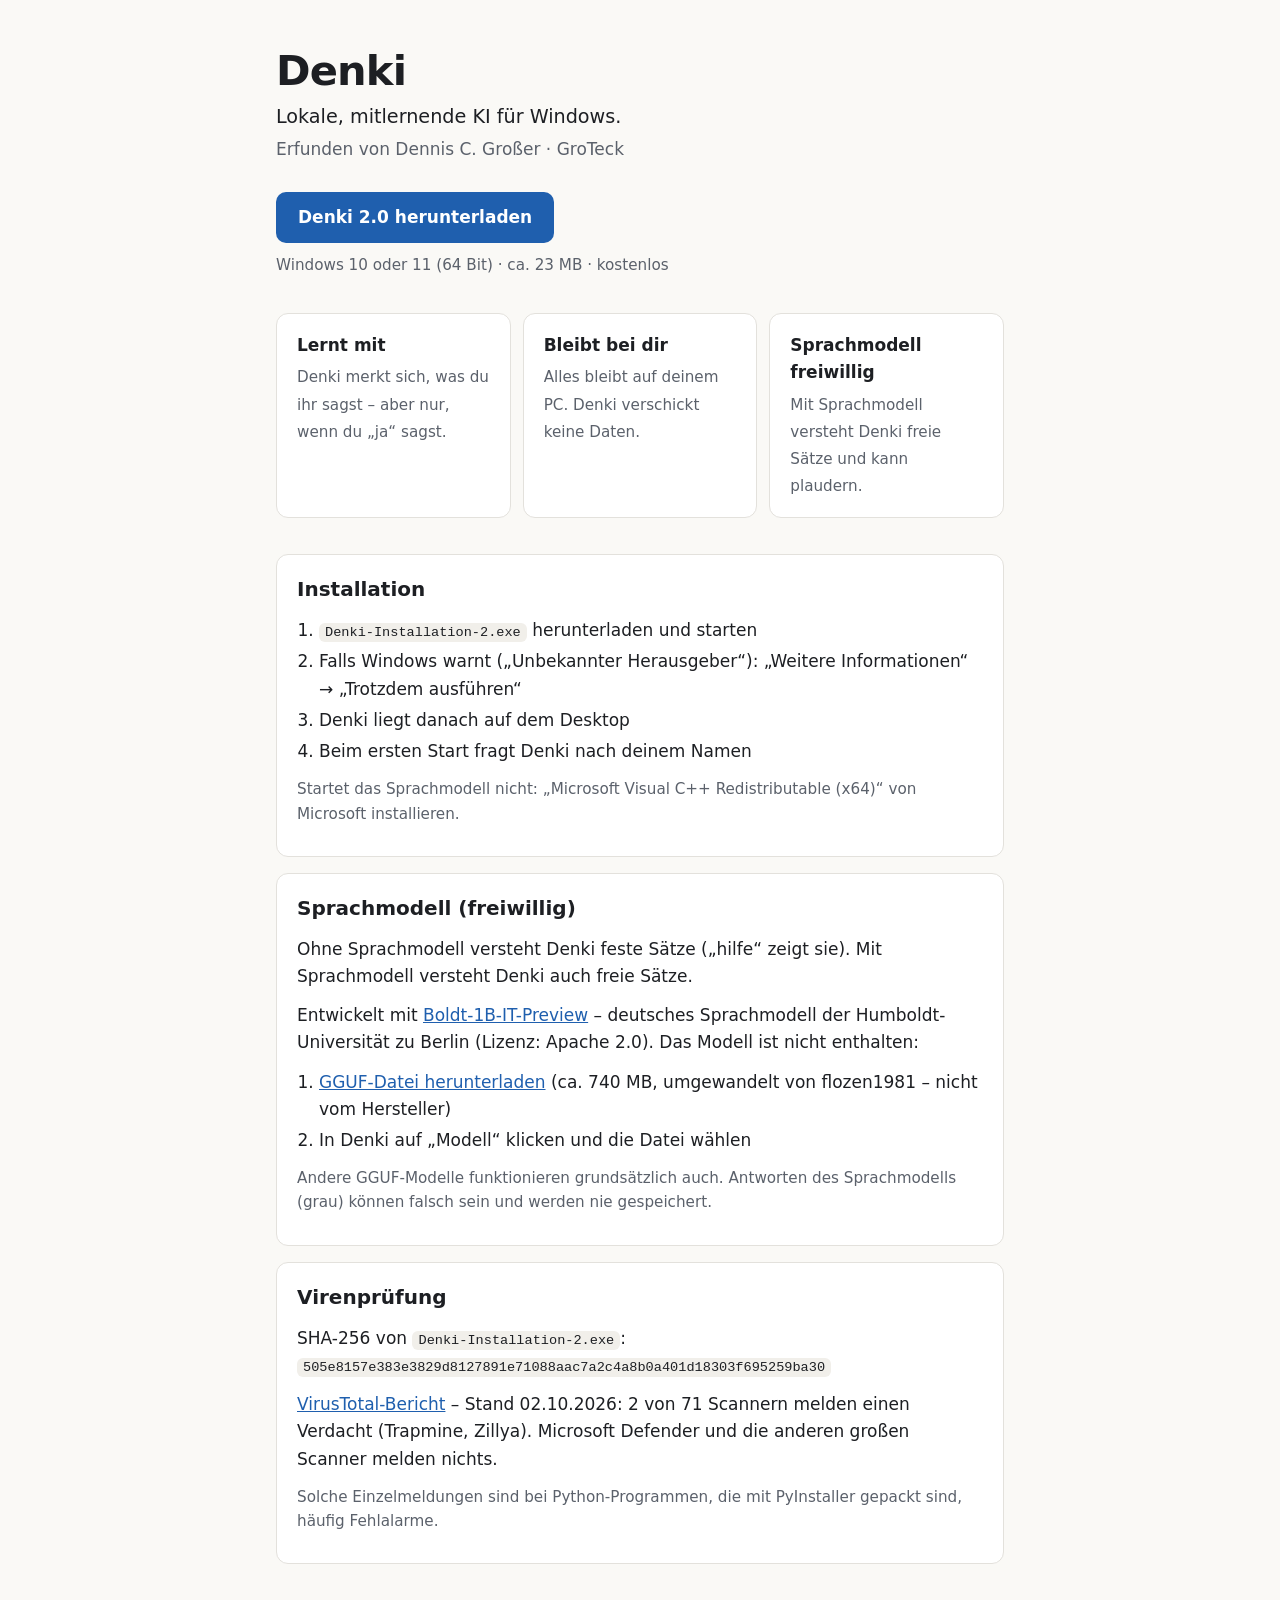
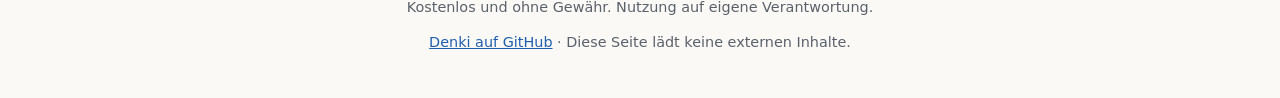
==== huggingface-space/index.html @ e2542fe8 "Projektseite für Hugging Face Space hinzufügen Statische Seite (index.html) mit Space-Konfiguration " ====
<!doctype html>
<html lang="de">
<head>
<meta charset="utf-8">
<meta name="viewport" content="width=device-width, initial-scale=1">
<title>Denki – lokale KI für Windows</title>
<meta name="description" content="Denki ist eine lokale, mitlernende KI für Windows. Sie merkt sich, was du ihr sagst – aber nur, wenn du „ja“ sagst. Alles bleibt auf deinem PC.">
<style>
  :root {
    --bg: #faf9f6;
    --surface: #ffffff;
    --text: #1d1f23;
    --muted: #5b616b;
    --border: #e3e1dc;
    --accent: #1f5fae;
    --accent-text: #ffffff;
    --code-bg: #f1efea;
  }
  @media (prefers-color-scheme: dark) {
    :root {
      --bg: #15171a;
      --surface: #1d2024;
      --text: #e9eaec;
      --muted: #a2a8b1;
      --border: #30343a;
      --accent: #7fb2ff;
      --accent-text: #0f1420;
      --code-bg: #262a30;
    }
  }
  * { box-sizing: border-box; }
  body {
    margin: 0;
    background: var(--bg);
    color: var(--text);
    font: 17px/1.6 system-ui, -apple-system, "Segoe UI", Roboto, sans-serif;
  }
  main { max-width: 760px; margin: 0 auto; padding: 48px 16px 32px; }
  h1 { font-size: 2.6rem; line-height: 1.1; margin: 0 0 8px; letter-spacing: -0.02em; }
  h2 { font-size: 1.25rem; margin: 0 0 12px; }
  p { margin: 0 0 12px; }
  a { color: var(--accent); }
  .lead { font-size: 1.2rem; margin-bottom: 4px; }
  .byline { color: var(--muted); margin-bottom: 28px; }
  .cta {
    display: inline-block;
    background: var(--accent);
    color: var(--accent-text);
    text-decoration: none;
    font-weight: 600;
    padding: 12px 22px;
    border-radius: 10px;
  }
  .cta:hover { filter: brightness(1.08); }
  .cta-note { color: var(--muted); font-size: 0.95rem; margin-top: 10px; }
  .features {
    display: grid;
    grid-template-columns: repeat(auto-fit, minmax(200px, 1fr));
    gap: 12px;
    margin: 36px 0;
  }
  .card, section {
    background: var(--surface);
    border: 1px solid var(--border);
    border-radius: 12px;
    padding: 18px 20px;
  }
  .card strong { display: block; margin-bottom: 4px; }
  .card span { color: var(--muted); font-size: 0.95rem; }
  section { margin-bottom: 16px; }
  ol, ul { margin: 0 0 12px; padding-left: 22px; }
  li { margin-bottom: 4px; }
  .note { color: var(--muted); font-size: 0.95rem; }
  code {
    background: var(--code-bg);
    border-radius: 6px;
    padding: 2px 6px;
    font-size: 0.85rem;
    overflow-wrap: anywhere;
  }
  footer { color: var(--muted); font-size: 0.9rem; margin-top: 32px; text-align: center; }
</style>
</head>
<body>
<main>
  <header>
    <h1>Denki</h1>
    <p class="lead">Lokale, mitlernende KI für Windows.</p>
    <p class="byline">Erfunden von Dennis C. Großer · GroTeck</p>
    <a class="cta" href="https://github.com/dcgrosi/Denki-App/releases/latest">Denki 2.0 herunterladen</a>
    <p class="cta-note">Windows 10 oder 11 (64 Bit) · ca. 23 MB · kostenlos</p>
  </header>

  <div class="features">
    <div class="card"><strong>Lernt mit</strong><span>Denki merkt sich, was du ihr sagst – aber nur, wenn du „ja“ sagst.</span></div>
    <div class="card"><strong>Bleibt bei dir</strong><span>Alles bleibt auf deinem PC. Denki verschickt keine Daten.</span></div>
    <div class="card"><strong>Sprachmodell freiwillig</strong><span>Mit Sprachmodell versteht Denki freie Sätze und kann plaudern.</span></div>
  </div>

  <section>
    <h2>Installation</h2>
    <ol>
      <li><code>Denki-Installation-2.exe</code> herunterladen und starten</li>
      <li>Falls Windows warnt („Unbekannter Herausgeber“): „Weitere Informationen“ → „Trotzdem ausführen“</li>
      <li>Denki liegt danach auf dem Desktop</li>
      <li>Beim ersten Start fragt Denki nach deinem Namen</li>
    </ol>
    <p class="note">Startet das Sprachmodell nicht: „Microsoft Visual C++ Redistributable (x64)“ von Microsoft installieren.</p>
  </section>

  <section>
    <h2>Sprachmodell (freiwillig)</h2>
    <p>Ohne Sprachmodell versteht Denki feste Sätze („hilfe“ zeigt sie). Mit Sprachmodell versteht Denki auch freie Sätze.</p>
    <p>Entwickelt mit <a href="https://huggingface.co/Boldt/Boldt-1B-IT-Preview">Boldt-1B-IT-Preview</a> – deutsches Sprachmodell der Humboldt-Universität zu Berlin (Lizenz: Apache 2.0). Das Modell ist nicht enthalten:</p>
    <ol>
      <li><a href="https://huggingface.co/flozen1981/boldt-1b-it-preview-gguf/resolve/main/boldt-1b-it-preview-Q4_K_M.gguf">GGUF-Datei herunterladen</a> (ca. 740 MB, umgewandelt von flozen1981 – nicht vom Hersteller)</li>
      <li>In Denki auf „Modell“ klicken und die Datei wählen</li>
    </ol>
    <p class="note">Andere GGUF-Modelle funktionieren grundsätzlich auch. Antworten des Sprachmodells (grau) können falsch sein und werden nie gespeichert.</p>
  </section>

  <section>
    <h2>Virenprüfung</h2>
    <p>SHA-256 von <code>Denki-Installation-2.exe</code>:<br><code>505e8157e383e3829d8127891e71088aac7a2c4a8b0a401d18303f695259ba30</code></p>
    <p><a href="https://www.virustotal.com/gui/file/505e8157e383e3829d8127891e71088aac7a2c4a8b0a401d18303f695259ba30">VirusTotal-Bericht</a> – Stand 02.10.2026: 2 von 71 Scannern melden einen Verdacht (Trapmine, Zillya). Microsoft Defender und die anderen großen Scanner melden nichts.</p>
    <p class="note">Solche Einzelmeldungen sind bei Python-Programmen, die mit PyInstaller gepackt sind, häufig Fehlalarme.</p>
  </section>

  <footer>
    <p>Kostenlos und ohne Gewähr. Nutzung auf eigene Verantwortung.</p>
    <p><a href="https://github.com/dcgrosi/Denki-App">Denki auf GitHub</a> · Diese Seite lädt keine externen Inhalte.</p>
  </footer>
</main>
</body>
</html>
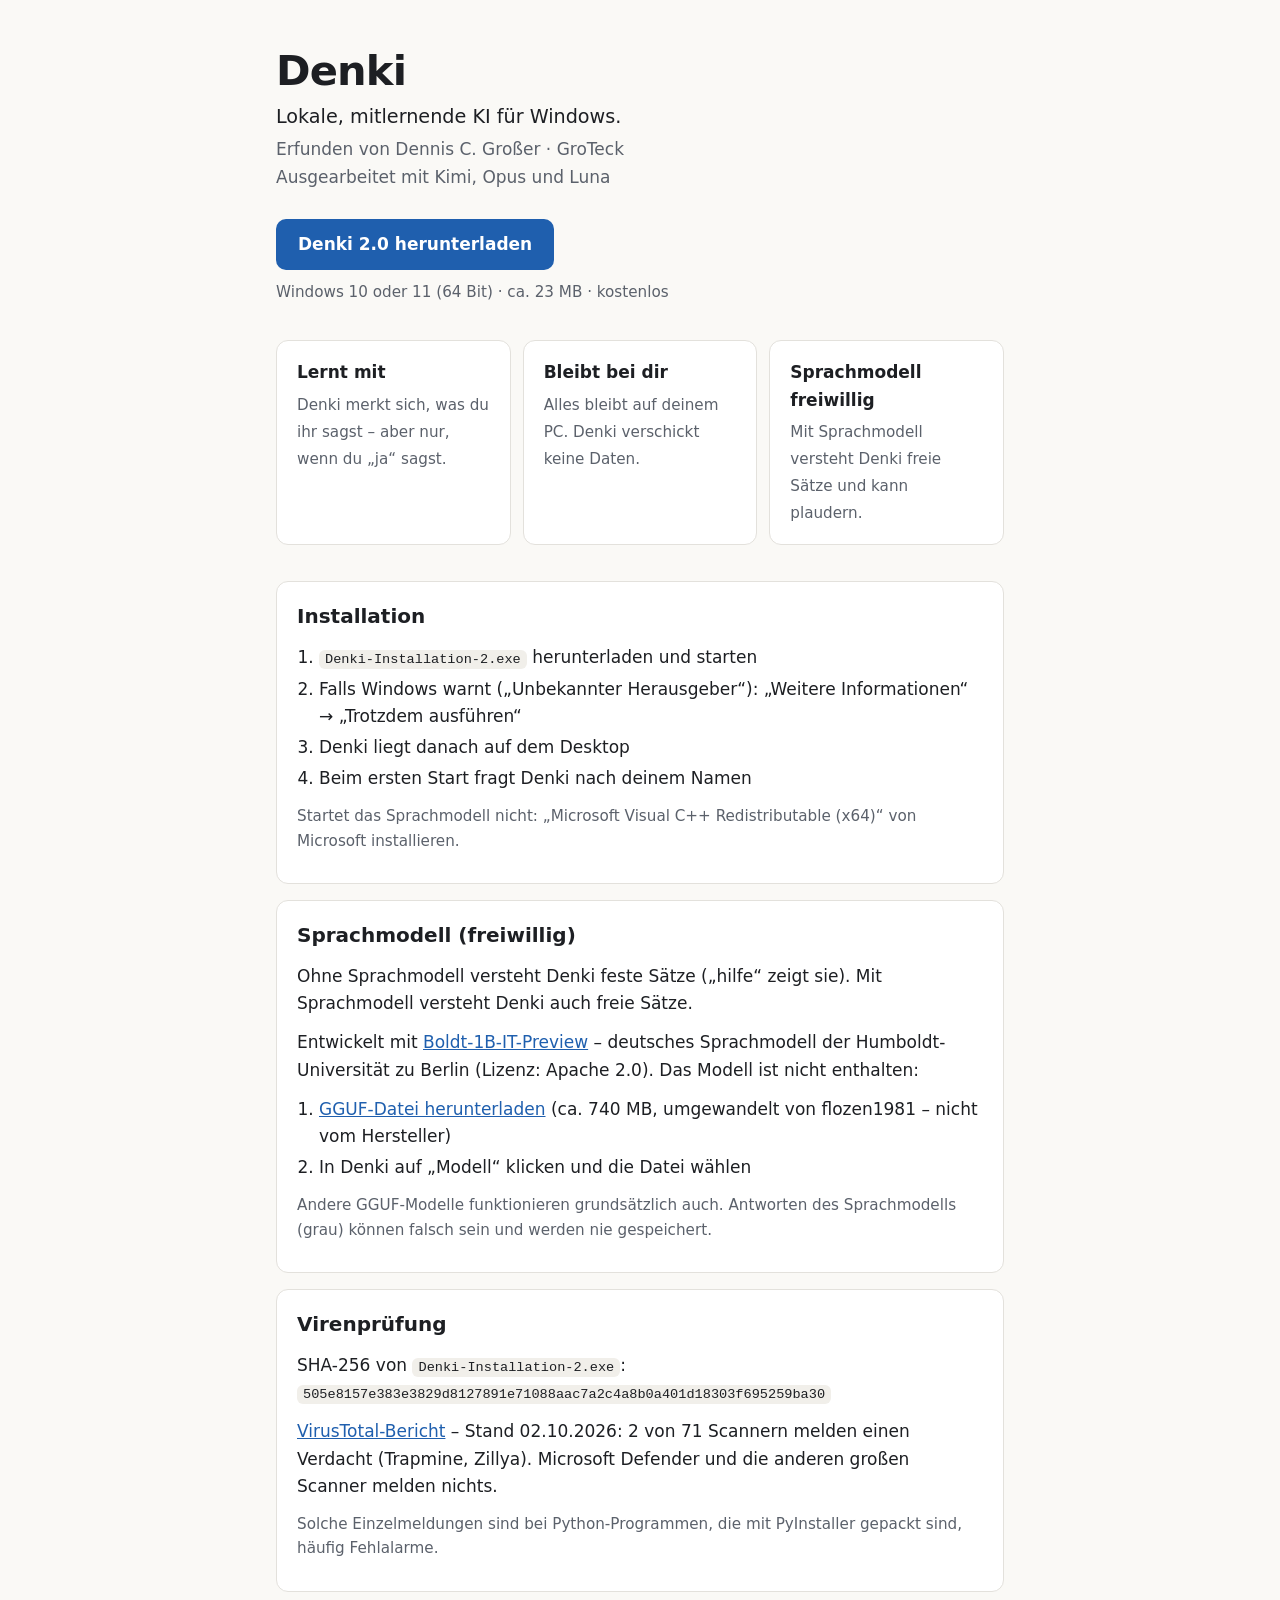
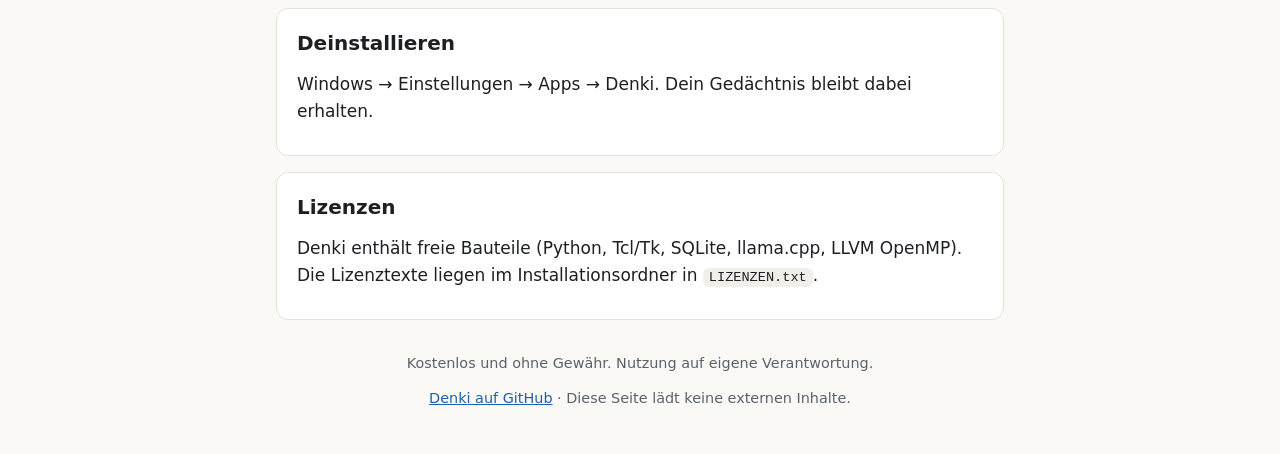
==== commit c357c6ce: "Projektseite: Deinstallieren, Lizenzen und Credits-Zeile ergänzen Übernommen aus README und Release-" ====
--- a/huggingface-space/index.html
+++ b/huggingface-space/index.html
@@ -86,7 +86,7 @@
   <header>
     <h1>Denki</h1>
     <p class="lead">Lokale, mitlernende KI für Windows.</p>
-    <p class="byline">Erfunden von Dennis C. Großer · GroTeck</p>
+    <p class="byline">Erfunden von Dennis C. Großer · GroTeck<br>Ausgearbeitet mit Kimi, Opus und Luna</p>
     <a class="cta" href="https://github.com/dcgrosi/Denki-App/releases/latest">Denki 2.0 herunterladen</a>
     <p class="cta-note">Windows 10 oder 11 (64 Bit) · ca. 23 MB · kostenlos</p>
   </header>
@@ -126,6 +126,16 @@
     <p class="note">Solche Einzelmeldungen sind bei Python-Programmen, die mit PyInstaller gepackt sind, häufig Fehlalarme.</p>
   </section>
 
+  <section>
+    <h2>Deinstallieren</h2>
+    <p>Windows → Einstellungen → Apps → Denki. Dein Gedächtnis bleibt dabei erhalten.</p>
+  </section>
+
+  <section>
+    <h2>Lizenzen</h2>
+    <p>Denki enthält freie Bauteile (Python, Tcl/Tk, SQLite, llama.cpp, LLVM OpenMP). Die Lizenztexte liegen im Installationsordner in <code>LIZENZEN.txt</code>.</p>
+  </section>
+
   <footer>
     <p>Kostenlos und ohne Gewähr. Nutzung auf eigene Verantwortung.</p>
     <p><a href="https://github.com/dcgrosi/Denki-App">Denki auf GitHub</a> · Diese Seite lädt keine externen Inhalte.</p>
